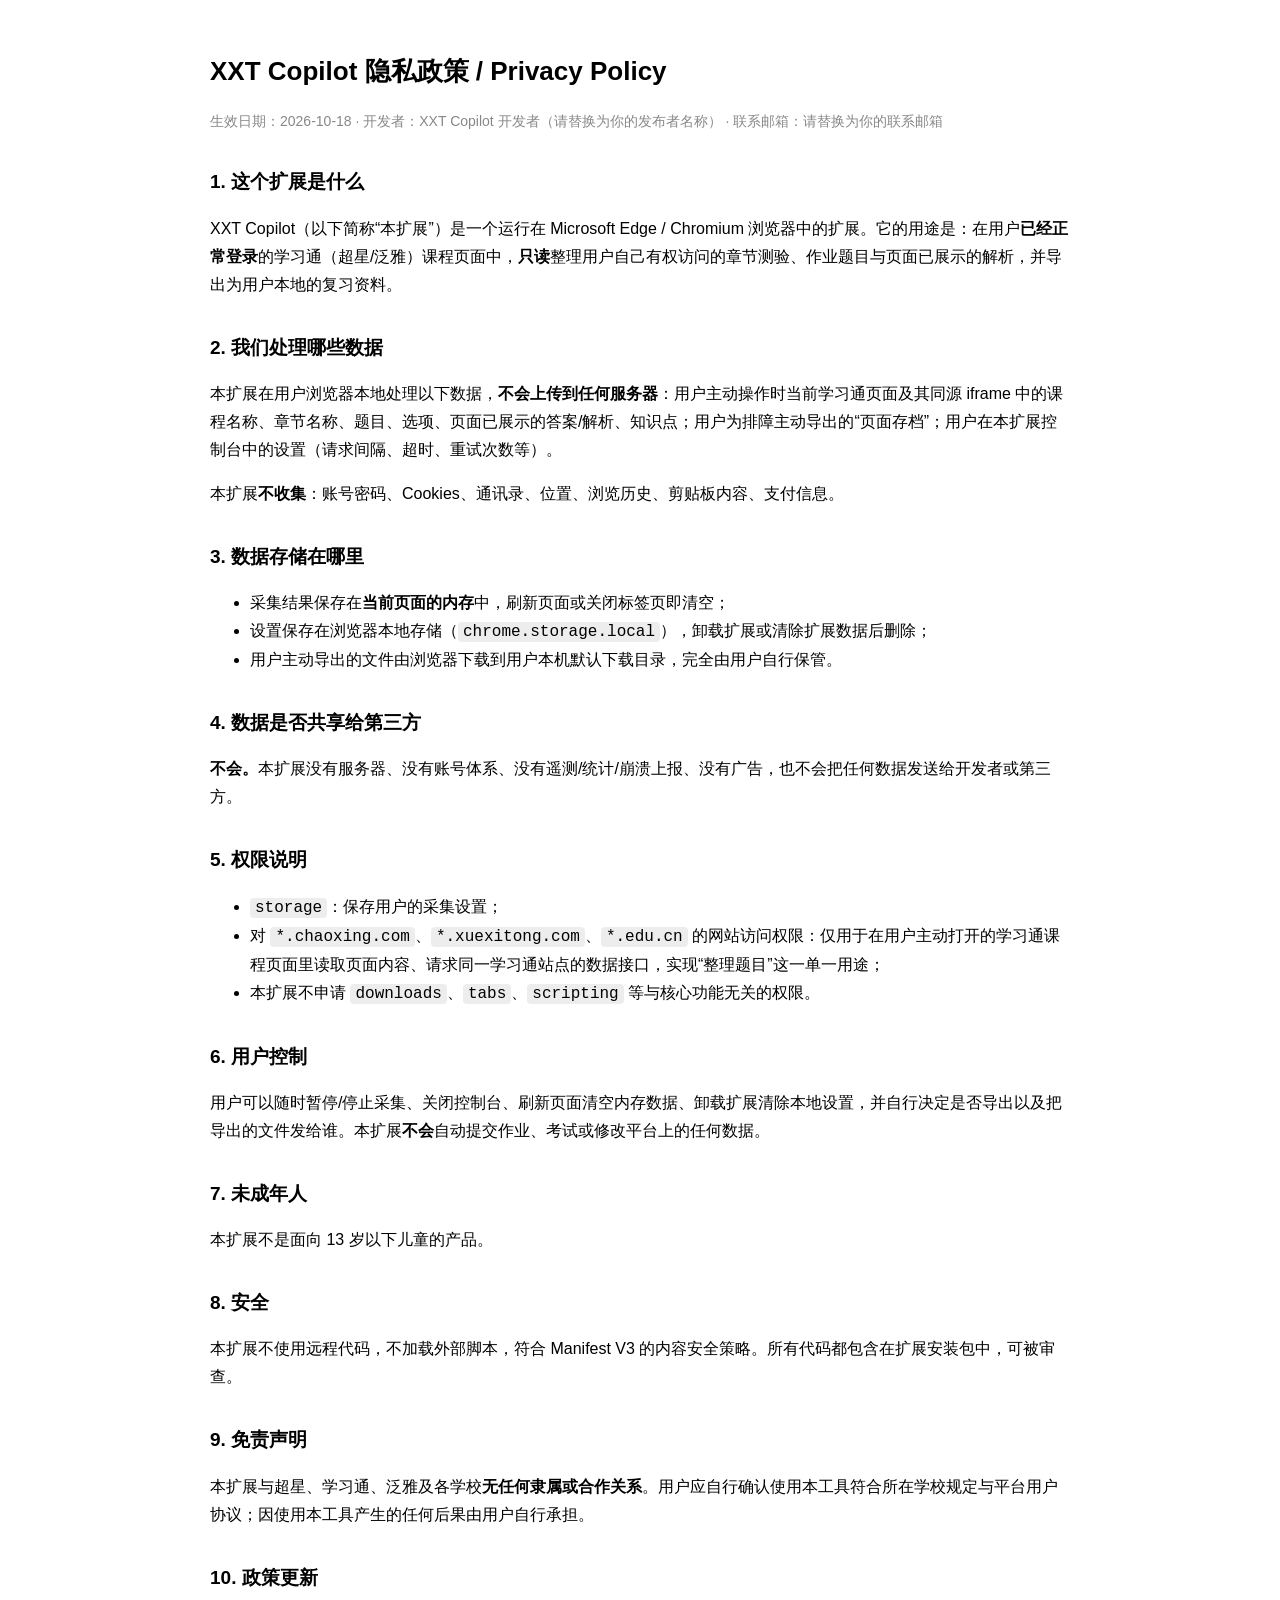
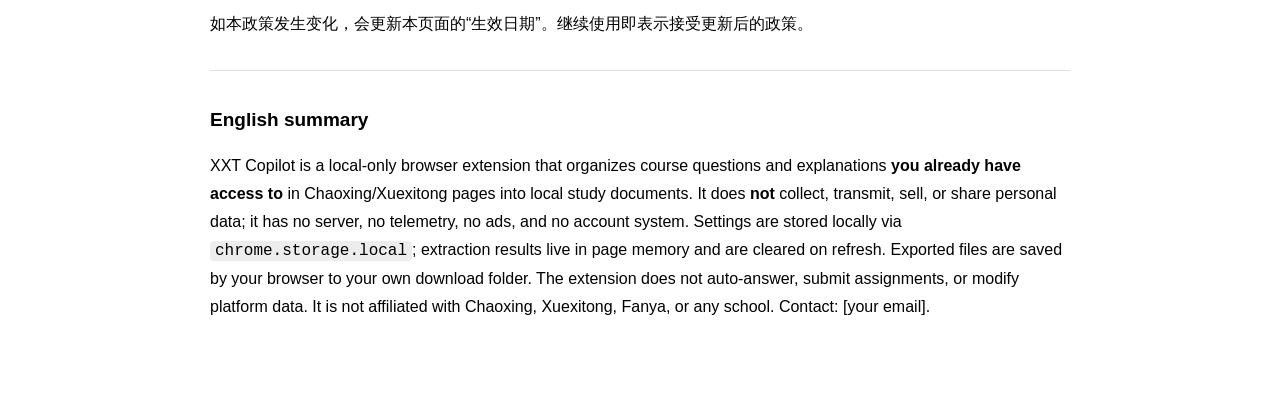
==== docs/privacy-policy.html @ d6a52588 "Initial commit: XXT Copilot v0.1.4 (read-only course question organizer for Chaoxing/Xuexitong)" ====
<!DOCTYPE html>
<html lang="zh-CN">
<head>
  <meta charset="utf-8">
  <meta name="viewport" content="width=device-width, initial-scale=1">
  <title>XXT Copilot 隐私政策 / Privacy Policy</title>
  <style>
    :root { color-scheme: light dark; }
    body { max-width: 860px; margin: 0 auto; padding: 32px 20px 64px; font: 16px/1.75 -apple-system, BlinkMacSystemFont, "Segoe UI", "Microsoft YaHei", sans-serif; }
    h1 { font-size: 26px; margin-bottom: 4px; }
    h2 { font-size: 19px; margin-top: 32px; }
    .meta { color: #888; font-size: 14px; }
    code { background: rgba(127,127,127,.14); padding: 1px 5px; border-radius: 4px; }
    hr { border: 0; border-top: 1px solid rgba(127,127,127,.25); margin: 32px 0; }
    @media (prefers-color-scheme: dark) { body { background: #17171f; color: #e8e8ef; } }
  </style>
</head>
<body>
  <h1>XXT Copilot 隐私政策 / Privacy Policy</h1>
  <p class="meta">生效日期：2026-10-18 · 开发者：XXT Copilot 开发者（请替换为你的发布者名称） · 联系邮箱：请替换为你的联系邮箱</p>

  <h2>1. 这个扩展是什么</h2>
  <p>XXT Copilot（以下简称“本扩展”）是一个运行在 Microsoft Edge / Chromium 浏览器中的扩展。它的用途是：在用户<strong>已经正常登录</strong>的学习通（超星/泛雅）课程页面中，<strong>只读</strong>整理用户自己有权访问的章节测验、作业题目与页面已展示的解析，并导出为用户本地的复习资料。</p>

  <h2>2. 我们处理哪些数据</h2>
  <p>本扩展在用户浏览器本地处理以下数据，<strong>不会上传到任何服务器</strong>：用户主动操作时当前学习通页面及其同源 iframe 中的课程名称、章节名称、题目、选项、页面已展示的答案/解析、知识点；用户为排障主动导出的“页面存档”；用户在本扩展控制台中的设置（请求间隔、超时、重试次数等）。</p>
  <p>本扩展<strong>不收集</strong>：账号密码、Cookies、通讯录、位置、浏览历史、剪贴板内容、支付信息。</p>

  <h2>3. 数据存储在哪里</h2>
  <ul>
    <li>采集结果保存在<strong>当前页面的内存</strong>中，刷新页面或关闭标签页即清空；</li>
    <li>设置保存在浏览器本地存储（<code>chrome.storage.local</code>），卸载扩展或清除扩展数据后删除；</li>
    <li>用户主动导出的文件由浏览器下载到用户本机默认下载目录，完全由用户自行保管。</li>
  </ul>

  <h2>4. 数据是否共享给第三方</h2>
  <p><strong>不会。</strong>本扩展没有服务器、没有账号体系、没有遥测/统计/崩溃上报、没有广告，也不会把任何数据发送给开发者或第三方。</p>

  <h2>5. 权限说明</h2>
  <ul>
    <li><code>storage</code>：保存用户的采集设置；</li>
    <li>对 <code>*.chaoxing.com</code>、<code>*.xuexitong.com</code>、<code>*.edu.cn</code> 的网站访问权限：仅用于在用户主动打开的学习通课程页面里读取页面内容、请求同一学习通站点的数据接口，实现“整理题目”这一单一用途；</li>
    <li>本扩展不申请 <code>downloads</code>、<code>tabs</code>、<code>scripting</code> 等与核心功能无关的权限。</li>
  </ul>

  <h2>6. 用户控制</h2>
  <p>用户可以随时暂停/停止采集、关闭控制台、刷新页面清空内存数据、卸载扩展清除本地设置，并自行决定是否导出以及把导出的文件发给谁。本扩展<strong>不会</strong>自动提交作业、考试或修改平台上的任何数据。</p>

  <h2>7. 未成年人</h2>
  <p>本扩展不是面向 13 岁以下儿童的产品。</p>

  <h2>8. 安全</h2>
  <p>本扩展不使用远程代码，不加载外部脚本，符合 Manifest V3 的内容安全策略。所有代码都包含在扩展安装包中，可被审查。</p>

  <h2>9. 免责声明</h2>
  <p>本扩展与超星、学习通、泛雅及各学校<strong>无任何隶属或合作关系</strong>。用户应自行确认使用本工具符合所在学校规定与平台用户协议；因使用本工具产生的任何后果由用户自行承担。</p>

  <h2>10. 政策更新</h2>
  <p>如本政策发生变化，会更新本页面的“生效日期”。继续使用即表示接受更新后的政策。</p>

  <hr>

  <h2>English summary</h2>
  <p>XXT Copilot is a local-only browser extension that organizes course questions and explanations <strong>you already have access to</strong> in Chaoxing/Xuexitong pages into local study documents. It does <strong>not</strong> collect, transmit, sell, or share personal data; it has no server, no telemetry, no ads, and no account system. Settings are stored locally via <code>chrome.storage.local</code>; extraction results live in page memory and are cleared on refresh. Exported files are saved by your browser to your own download folder. The extension does not auto-answer, submit assignments, or modify platform data. It is not affiliated with Chaoxing, Xuexitong, Fanya, or any school. Contact: [your email].</p>
</body>
</html>
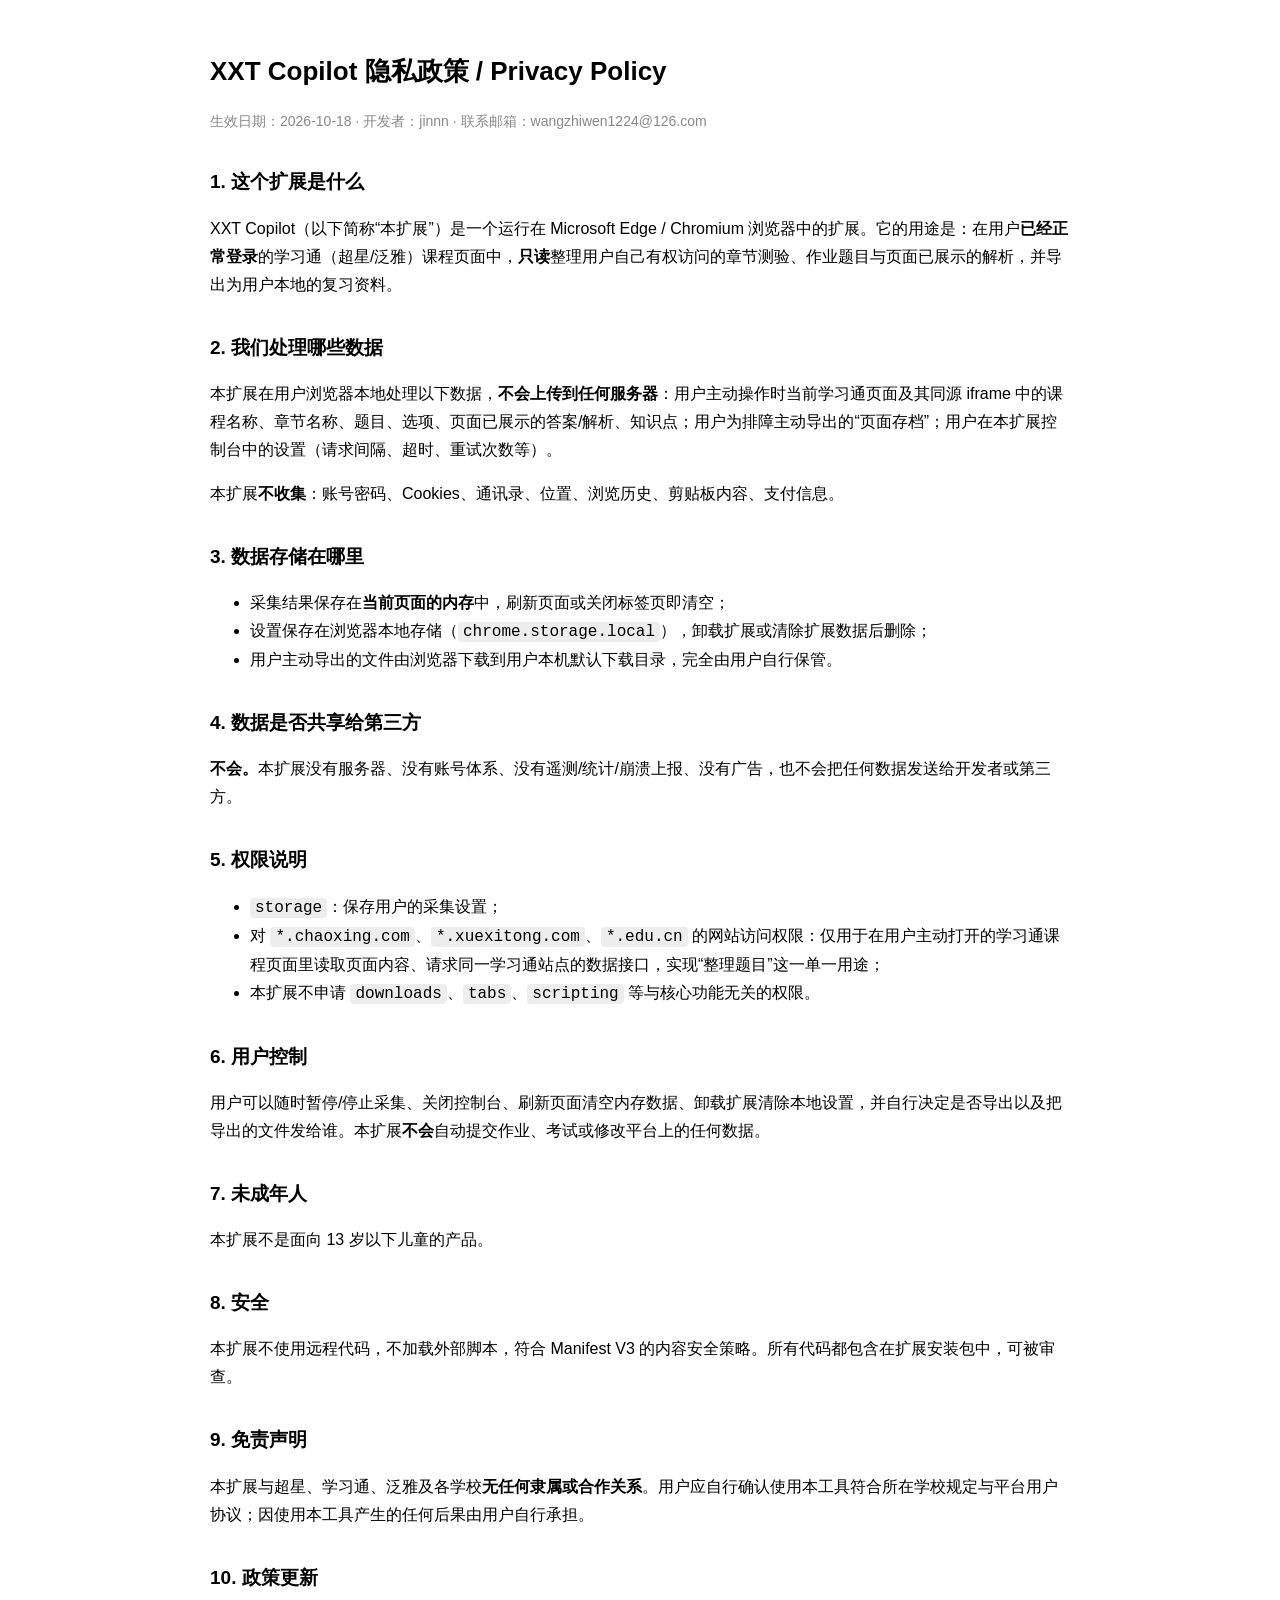
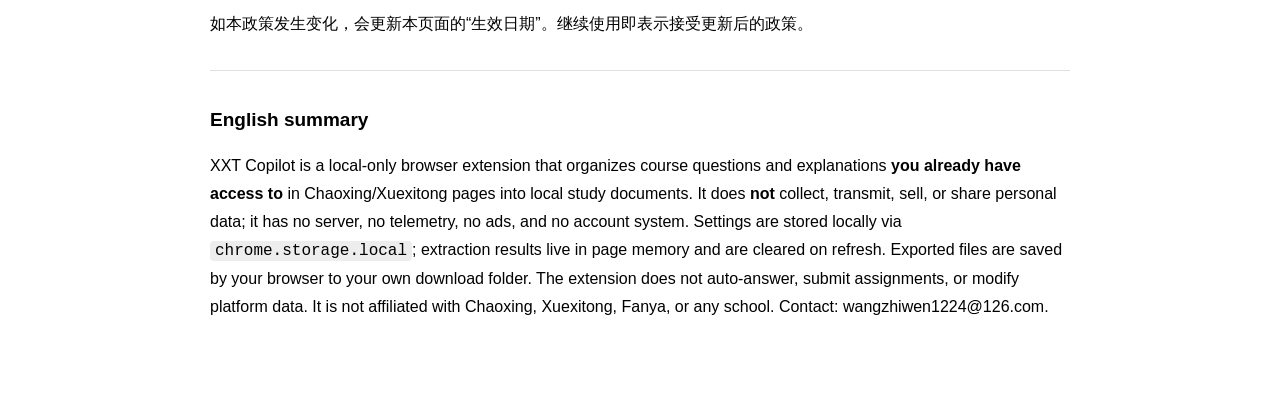
==== commit 4da31ac9: "Update privacy policy with publisher jinnn and contact email; add privacy page index for GitHub Page" ====
--- a/docs/privacy-policy.html
+++ b/docs/privacy-policy.html
@@ -17,7 +17,7 @@
 </head>
 <body>
   <h1>XXT Copilot 隐私政策 / Privacy Policy</h1>
-  <p class="meta">生效日期：2026-10-18 · 开发者：XXT Copilot 开发者（请替换为你的发布者名称） · 联系邮箱：请替换为你的联系邮箱</p>
+  <p class="meta">生效日期：2026-10-18 · 开发者：jinnn · 联系邮箱：wangzhiwen1224@126.com</p>
 
   <h2>1. 这个扩展是什么</h2>
   <p>XXT Copilot（以下简称“本扩展”）是一个运行在 Microsoft Edge / Chromium 浏览器中的扩展。它的用途是：在用户<strong>已经正常登录</strong>的学习通（超星/泛雅）课程页面中，<strong>只读</strong>整理用户自己有权访问的章节测验、作业题目与页面已展示的解析，并导出为用户本地的复习资料。</p>
@@ -61,6 +61,6 @@
   <hr>
 
   <h2>English summary</h2>
-  <p>XXT Copilot is a local-only browser extension that organizes course questions and explanations <strong>you already have access to</strong> in Chaoxing/Xuexitong pages into local study documents. It does <strong>not</strong> collect, transmit, sell, or share personal data; it has no server, no telemetry, no ads, and no account system. Settings are stored locally via <code>chrome.storage.local</code>; extraction results live in page memory and are cleared on refresh. Exported files are saved by your browser to your own download folder. The extension does not auto-answer, submit assignments, or modify platform data. It is not affiliated with Chaoxing, Xuexitong, Fanya, or any school. Contact: [your email].</p>
+  <p>XXT Copilot is a local-only browser extension that organizes course questions and explanations <strong>you already have access to</strong> in Chaoxing/Xuexitong pages into local study documents. It does <strong>not</strong> collect, transmit, sell, or share personal data; it has no server, no telemetry, no ads, and no account system. Settings are stored locally via <code>chrome.storage.local</code>; extraction results live in page memory and are cleared on refresh. Exported files are saved by your browser to your own download folder. The extension does not auto-answer, submit assignments, or modify platform data. It is not affiliated with Chaoxing, Xuexitong, Fanya, or any school. Contact: wangzhiwen1224@126.com.</p>
 </body>
 </html>
